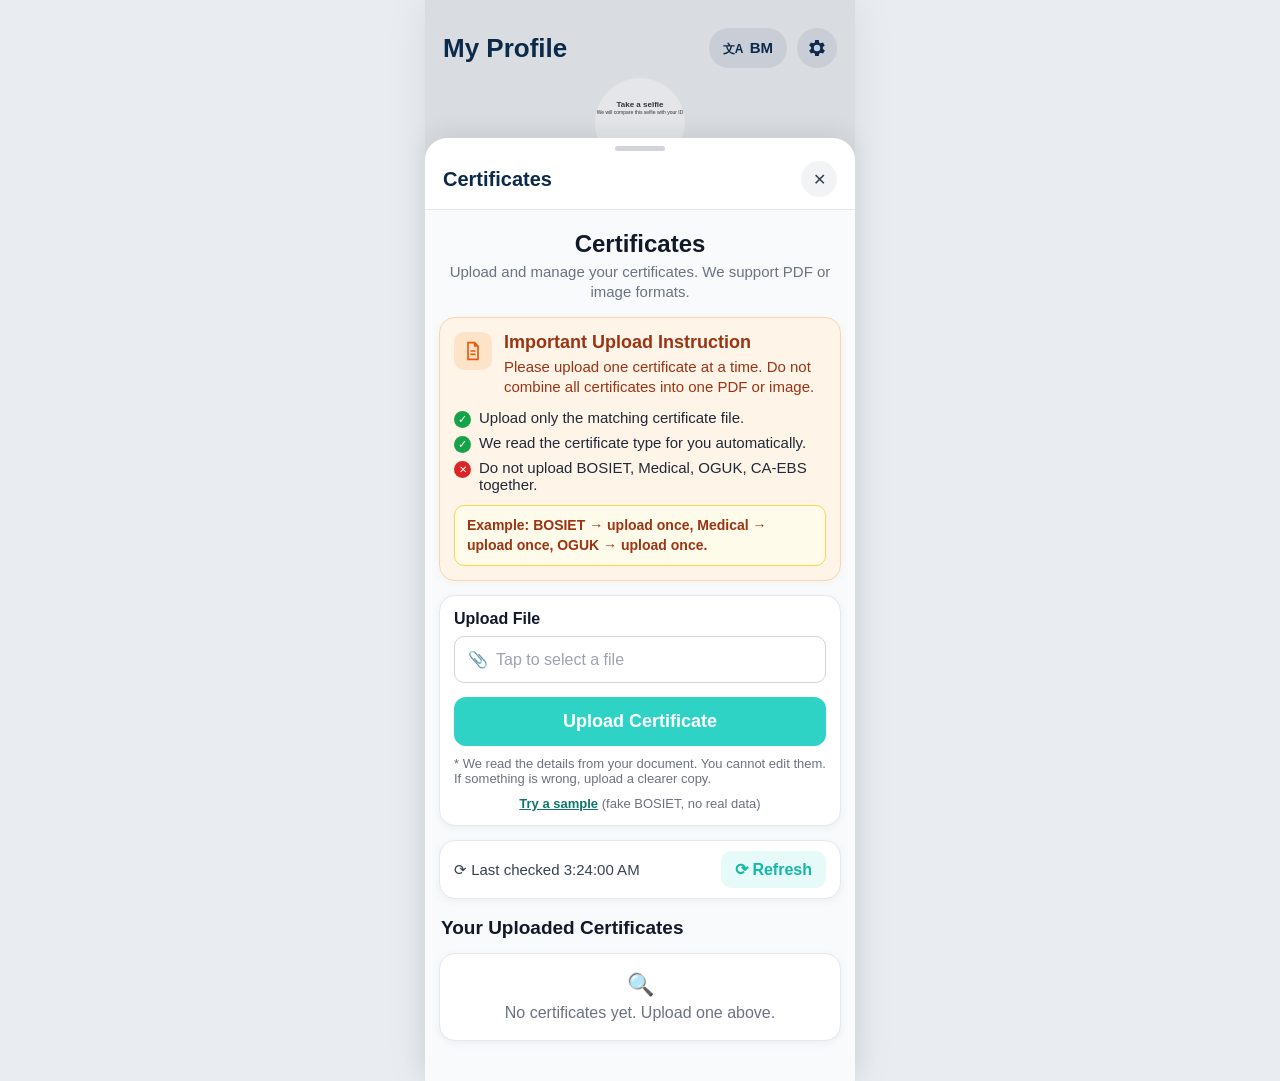
==== index.html @ d553c10b "Bust browser cache for updated scripts" ====
<!doctype html>
<html lang="en">
<head>
<meta charset="utf-8">
<meta name="viewport" content="width=device-width, initial-scale=1, viewport-fit=cover">
<title>OffshoreGigs – Certificates</title>
<link rel="icon" href="data:,">
<link rel="stylesheet" href="style.css?v=2">
</head>
<body>
<div class="phone">
  <header class="top">
    <h1>My Profile</h1>
    <div class="top-actions">
      <button class="pill" type="button"><span class="lang-ico">文A</span> BM</button>
      <button class="gear" type="button" aria-label="Settings">
        <svg viewBox="0 0 24 24" width="22" height="22"><path fill="#0B2A4A" d="M19.4 13a7.5 7.5 0 0 0 0-2l2.1-1.6-2-3.5-2.5 1a7.6 7.6 0 0 0-1.7-1L15 3.3h-4l-.4 2.6a7.6 7.6 0 0 0-1.7 1l-2.5-1-2 3.5L6.6 11a7.5 7.5 0 0 0 0 2l-2.2 1.6 2 3.5 2.5-1c.5.4 1.1.7 1.7 1l.4 2.6h4l.4-2.6c.6-.3 1.2-.6 1.7-1l2.5 1 2-3.5zM13 15.5A3.5 3.5 0 1 1 13 8.5a3.5 3.5 0 0 1 0 7z" transform="translate(-1 0)"/></svg>
      </button>
    </div>
  </header>
  <div class="behind"><div class="selfie">Take a selfie<small>We will compare this selfie with your ID</small></div></div>

  <section class="sheet">
    <div class="grab"></div>
    <div class="sheet-head"><h2>Certificates</h2><button class="x" type="button" aria-label="Close">✕</button></div>
    <div class="sheet-body">
      <h3 class="big">Certificates</h3>
      <p class="sub">Upload and manage your certificates. We support PDF or image formats.</p>

      <div class="instr">
        <div class="instr-top">
          <div class="doc-ico">
            <svg viewBox="0 0 24 24" width="20" height="20"><path fill="none" stroke="#E8590C" stroke-width="2" d="M6 2h8l4 4v16H6zM14 2v4h4M9 12h6M9 16h6"/></svg>
          </div>
          <div><h4>Important Upload Instruction</h4>
          <p>Please upload one certificate at a time. Do not combine all certificates into one PDF or image.</p></div>
        </div>
        <ul>
          <li><span class="ok">✓</span>Upload only the matching certificate file.</li>
          <li><span class="ok">✓</span>We read the certificate type for you automatically.</li>
          <li><span class="no">✕</span>Do not upload BOSIET, Medical, OGUK, CA-EBS together.</li>
        </ul>
        <div class="example">Example: BOSIET → upload once, Medical → upload once, OGUK → upload once.</div>
      </div>

      <div class="card" id="uploadCard">
        <label class="lbl">Upload File</label>
        <label class="file" id="fileBox">
          <input type="file" id="file" accept="application/pdf,image/png,image/jpeg" hidden>
          <span class="clip">📎</span><span id="fileName">Tap to select a file</span>
        </label>
        <button class="teal" id="uploadBtn" type="button">Upload Certificate</button>
        <p class="hint">* We read the details from your document. You cannot edit them. If something is wrong, upload a clearer copy.</p>
        <p class="err" id="err" hidden></p>
        <p class="sample"><a href="#" id="sampleLink">Try a sample</a> <span>(fake BOSIET, no real data)</span></p>
      </div>

      <div class="card reading" id="reading" hidden>
        <div class="spinner"></div>
        <p>Reading your certificate...</p>
        <small id="readingNote">This can take a few seconds.</small>
      </div>

      <div class="card result" id="result" hidden></div>

      <div class="card refresh-row">
        <span>⟳ Last checked <b id="lastChecked">--</b></span>
        <button class="refresh" id="refreshBtn" type="button">⟳ Refresh</button>
      </div>

      <h3 class="list-title">Your Uploaded Certificates</h3>
      <div id="list"></div>
    </div>
  </section>
</div>
<script src="detect.js?v=2"></script>
<script src="app.js?v=2"></script>
</body>
</html>
---- style.css ----
*{box-sizing:border-box}
:root{--navy:#0B2A4A;--teal:#2ED3C6;--muted:#6B7280;--line:#E5E7EB}
html,body{margin:0;background:#E9EDF2;font-family:-apple-system,BlinkMacSystemFont,"Segoe UI",Roboto,Helvetica,Arial,sans-serif;color:#111827}
.phone{max-width:430px;margin:0 auto;min-height:100vh;background:#D9DCE0;position:relative;box-shadow:0 0 40px rgba(0,0,0,.08)}
.top{display:flex;justify-content:space-between;align-items:center;padding:28px 18px 10px}
.top h1{margin:0;font-size:26px;font-weight:800;color:var(--navy)}
.top-actions{display:flex;gap:10px}
.pill{border:0;background:#C9CED6;border-radius:999px;padding:9px 14px;font-weight:700;color:var(--navy);font-size:15px}
.lang-ico{font-size:12px;margin-right:2px}
.gear{border:0;background:#C9CED6;border-radius:50%;width:40px;height:40px;display:grid;place-items:center}
.behind{height:60px;display:flex;justify-content:center}
.selfie{background:#E4E6E9;border-radius:50%;width:90px;height:90px;font-size:8px;font-weight:700;text-align:center;padding-top:22px;color:#333}
.selfie small{display:block;font-weight:400;font-size:5px}
.sheet{position:relative;z-index:1;background:#fff;border-radius:22px 22px 0 0;min-height:calc(100vh - 140px);box-shadow:0 -6px 24px rgba(0,0,0,.08)}
.grab{width:50px;height:5px;border-radius:5px;background:#D1D5DB;margin:0 auto;position:relative;top:8px}
.sheet-head{display:flex;justify-content:space-between;align-items:center;padding:18px 18px 12px;border-bottom:1px solid var(--line)}
.sheet-head h2{margin:0;font-size:20px;font-weight:800;color:var(--navy)}
.x{border:0;background:#F1F3F5;border-radius:50%;width:36px;height:36px;font-size:16px;color:#374151}
.sheet-body{padding:14px 14px 40px;background:#F8FAFC}
.big{text-align:center;font-size:24px;font-weight:800;margin:6px 0 4px;color:#111827}
.sub{text-align:center;color:var(--muted);margin:0 0 14px;font-size:15px;line-height:1.35}
.instr{background:#FFF4E8;border:1px solid #FBD5AE;border-radius:16px;padding:14px;box-shadow:0 2px 10px rgba(0,0,0,.04)}
.instr-top{display:flex;gap:12px}
.doc-ico{background:#FDE3C8;border-radius:10px;width:38px;height:38px;flex:none;display:grid;place-items:center}
.instr h4{margin:0 0 4px;color:#9A3412;font-size:18px}
.instr p{margin:0;color:#9A3412;font-size:15px;line-height:1.35}
.instr ul{list-style:none;padding:0;margin:12px 0}
.instr li{display:flex;gap:8px;margin:6px 0;font-size:15px;color:#1F2937}
.ok{background:#16A34A;color:#fff;border-radius:50%;width:17px;height:17px;font-size:11px;display:grid;place-items:center;flex:none;margin-top:2px}
.no{background:#DC2626;color:#fff;border-radius:50%;width:17px;height:17px;font-size:10px;display:grid;place-items:center;flex:none;margin-top:2px}
.example{background:#FFFBEB;border:1px solid #FCD34D;border-radius:10px;padding:10px 12px;color:#9A3412;font-weight:600;font-size:14px;line-height:1.4}
.card{background:#fff;border:1px solid var(--line);border-radius:16px;padding:14px;margin-top:14px;box-shadow:0 2px 10px rgba(15,23,42,.05)}
.lbl{display:block;font-weight:700;margin-bottom:8px;color:#111827}
.file{display:flex;gap:8px;align-items:center;border:1px solid #D1D5DB;border-radius:10px;padding:13px;color:#9CA3AF;cursor:pointer;font-size:16px;overflow:hidden}
.file.has{color:#111827}
#fileName{white-space:nowrap;overflow:hidden;text-overflow:ellipsis}
.teal{width:100%;border:0;border-radius:12px;background:var(--teal);color:#fff;font-weight:700;font-size:18px;padding:14px;margin-top:14px;cursor:pointer}
.teal:disabled{opacity:.5}
.ghost{width:100%;border:1px solid #D1D5DB;border-radius:12px;background:#fff;color:#374151;font-weight:600;font-size:16px;padding:13px;margin-top:10px;cursor:pointer}
.hint{color:var(--muted);font-size:13px;margin:10px 0 0}
.err{color:#B91C1C;font-size:14px;margin:10px 0 0}
.reading{text-align:center;padding:26px 14px}
.reading p{margin:12px 0 2px;font-weight:700;color:var(--navy);font-size:17px}
.reading small{color:var(--muted)}
.spinner{width:42px;height:42px;border:4px solid #CCF5F1;border-top-color:var(--teal);border-radius:50%;margin:0 auto;animation:spin 1s linear infinite}
@keyframes spin{to{transform:rotate(360deg)}}
.result h4{margin:0 0 4px;color:var(--navy);font-size:19px}
.result .det{color:var(--muted);font-size:13px;margin:0 0 10px}
.rows{border:1px solid var(--line);border-radius:12px;overflow:hidden}
.row{display:flex;justify-content:space-between;gap:12px;padding:11px 12px;border-top:1px solid var(--line);font-size:15px}
.row:first-child{border-top:0}
.row span{color:var(--muted)}
.row b{text-align:right;color:#111827;font-weight:600;word-break:break-word}
.row b.nf{color:#9CA3AF;font-weight:500;font-style:italic}
.warn{border-radius:12px;padding:12px;font-size:14px;line-height:1.4;margin-bottom:10px}
.warn.red{background:#FEF2F2;border:1px solid #FCA5A5;color:#991B1B}
.warn.amber{background:#FFFBEB;border:1px solid #FCD34D;color:#92400E}
.warn b{display:block;margin-bottom:2px}
.refresh-row{display:flex;justify-content:space-between;align-items:center;padding:10px 14px;color:#374151;font-size:15px}
.refresh-row b{font-weight:500}
.refresh{border:0;background:#E6FBF9;color:#14B8A6;font-weight:700;border-radius:10px;padding:9px 14px;font-size:16px;cursor:pointer}
.list-title{font-size:19px;font-weight:800;margin:18px 2px 8px;color:#111827}
.empty{text-align:center;color:var(--muted);padding:18px}
.empty .ico{font-size:22px;display:block;margin-bottom:6px}
.item{margin-top:10px}
.item-top{display:flex;justify-content:space-between;align-items:flex-start;gap:8px}
.item h5{margin:0;font-size:17px;color:var(--navy)}
.item .meta{color:var(--muted);font-size:13px;margin:4px 0 8px;line-height:1.45}
.chips{display:flex;flex-wrap:wrap;gap:6px}
.chip{border-radius:999px;padding:4px 10px;font-size:12.5px;font-weight:700}
.chip.green{background:#DCFCE7;color:#166534}
.chip.amber{background:#FEF3C7;color:#92400E}
.chip.red{background:#FEE2E2;color:#991B1B}
.chip.grey{background:#F3F4F6;color:#4B5563}
.chip.ver{background:#E6FBF9;color:#0F766E}
@media (max-width:430px){.phone{box-shadow:none}}
.sample{margin:10px 0 0;font-size:13px;color:var(--muted);text-align:center}
.sample a{color:#0F766E;font-weight:700}
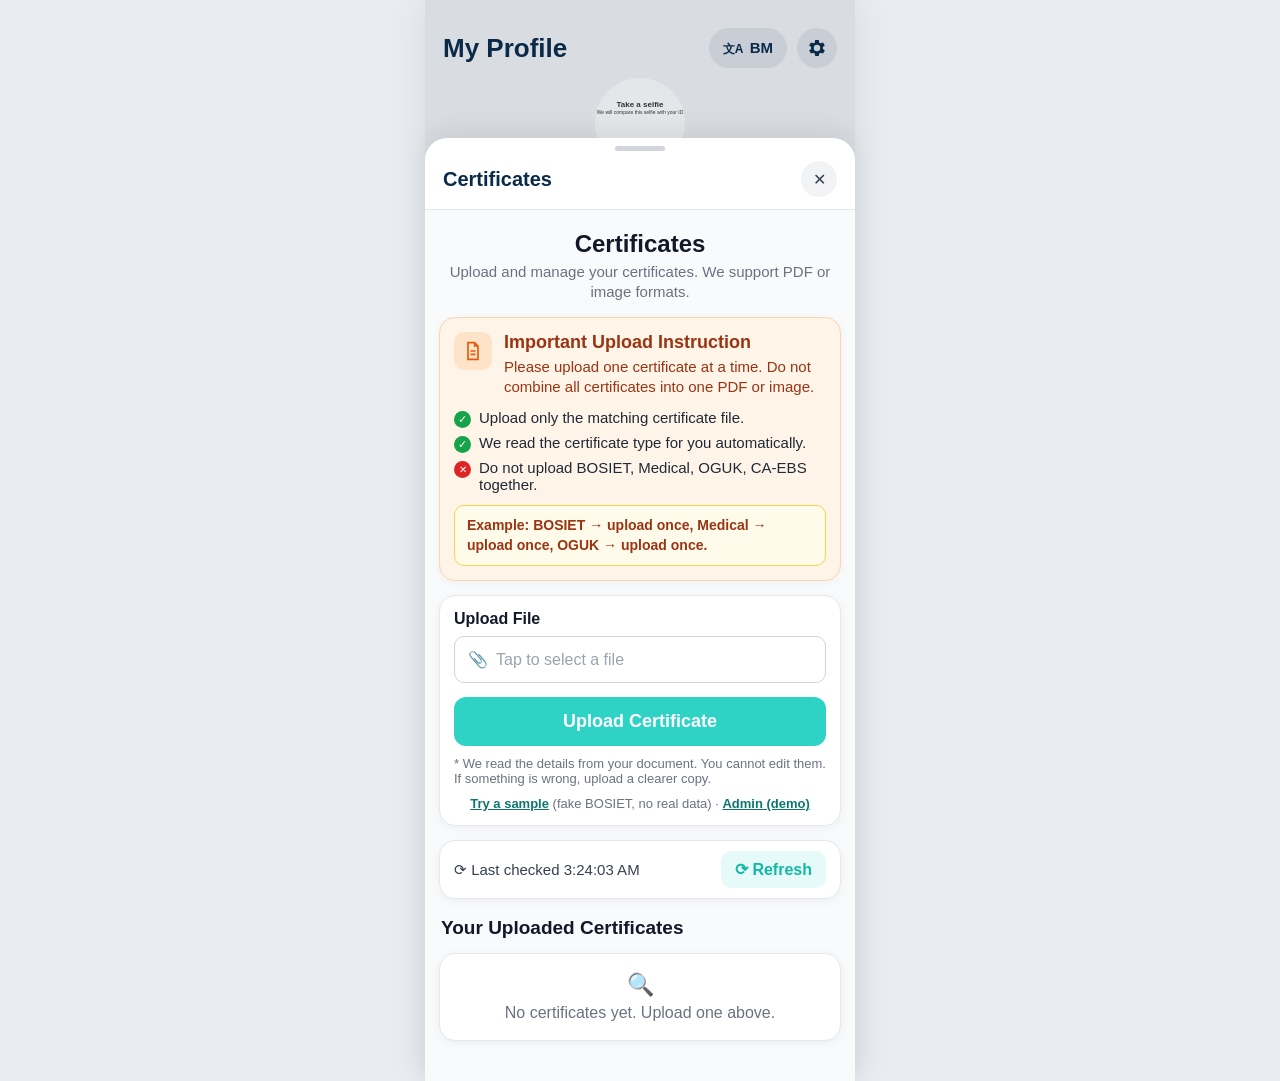
==== commit 8ca2ea5a: "OCR preprocessing + PSM 3 for decorative certs (GTSC layout), expired flag, OffshoreGigs category li" ====
--- a/index.html
+++ b/index.html
@@ -5,7 +5,7 @@
 <meta name="viewport" content="width=device-width, initial-scale=1, viewport-fit=cover">
 <title>OffshoreGigs – Certificates</title>
 <link rel="icon" href="data:,">
-<link rel="stylesheet" href="style.css?v=2">
+<link rel="stylesheet" href="style.css?v=3">
 </head>
 <body>
 <div class="phone">
@@ -52,7 +52,7 @@
         <button class="teal" id="uploadBtn" type="button">Upload Certificate</button>
         <p class="hint">* We read the details from your document. You cannot edit them. If something is wrong, upload a clearer copy.</p>
         <p class="err" id="err" hidden></p>
-        <p class="sample"><a href="#" id="sampleLink">Try a sample</a> <span>(fake BOSIET, no real data)</span></p>
+        <p class="sample"><a href="#" id="sampleLink">Try a sample</a> <span>(fake BOSIET, no real data)</span> · <a href="admin.html">Admin (demo)</a></p>
       </div>
 
       <div class="card reading" id="reading" hidden>
@@ -73,7 +73,8 @@
     </div>
   </section>
 </div>
-<script src="detect.js?v=2"></script>
-<script src="app.js?v=2"></script>
+<script src="categories.js?v=3"></script>
+<script src="detect.js?v=3"></script>
+<script src="app.js?v=3"></script>
 </body>
 </html>
--- a/style.css
+++ b/style.css
@@ -76,3 +76,5 @@
 @media (max-width:430px){.phone{box-shadow:none}}
 .sample{margin:10px 0 0;font-size:13px;color:var(--muted);text-align:center}
 .sample a{color:#0F766E;font-weight:700}
+.warn.green{background:#E6F6EE;color:#11643A;border:1px solid #9AD8B6}
+.exp{color:#C92A2A}
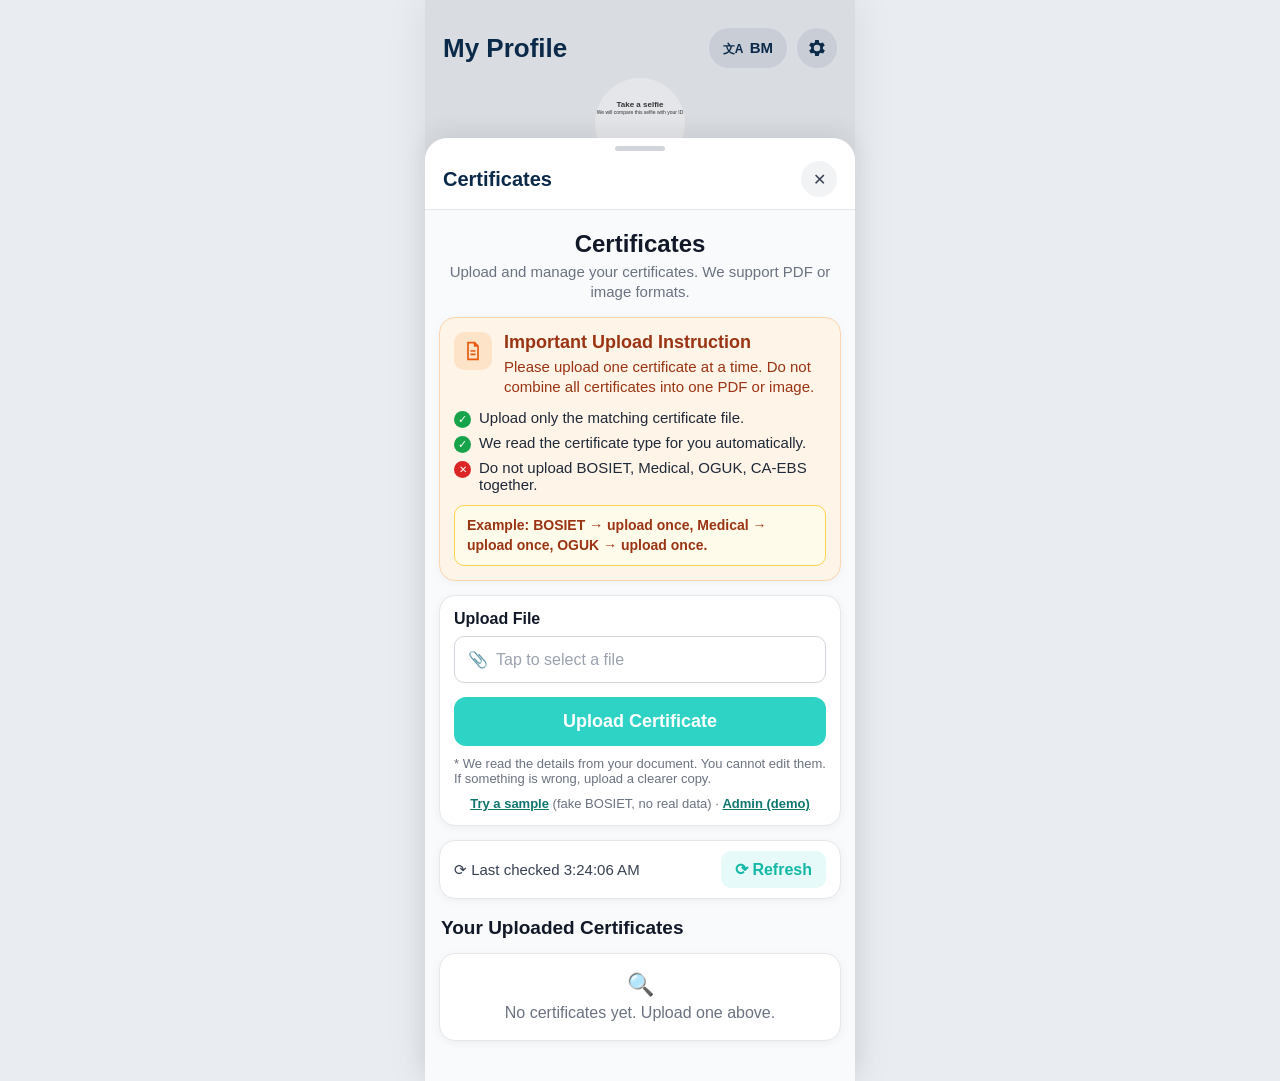
==== commit c0eb9c97: "Remove Provider from result card, saved list and README; v4 cache bust; tests assert no Provider sho" ====
--- a/index.html
+++ b/index.html
@@ -5,7 +5,7 @@
 <meta name="viewport" content="width=device-width, initial-scale=1, viewport-fit=cover">
 <title>OffshoreGigs – Certificates</title>
 <link rel="icon" href="data:,">
-<link rel="stylesheet" href="style.css?v=3">
+<link rel="stylesheet" href="style.css?v=4">
 </head>
 <body>
 <div class="phone">
@@ -73,8 +73,8 @@
     </div>
   </section>
 </div>
-<script src="categories.js?v=3"></script>
-<script src="detect.js?v=3"></script>
-<script src="app.js?v=3"></script>
+<script src="categories.js?v=4"></script>
+<script src="detect.js?v=4"></script>
+<script src="app.js?v=4"></script>
 </body>
 </html>
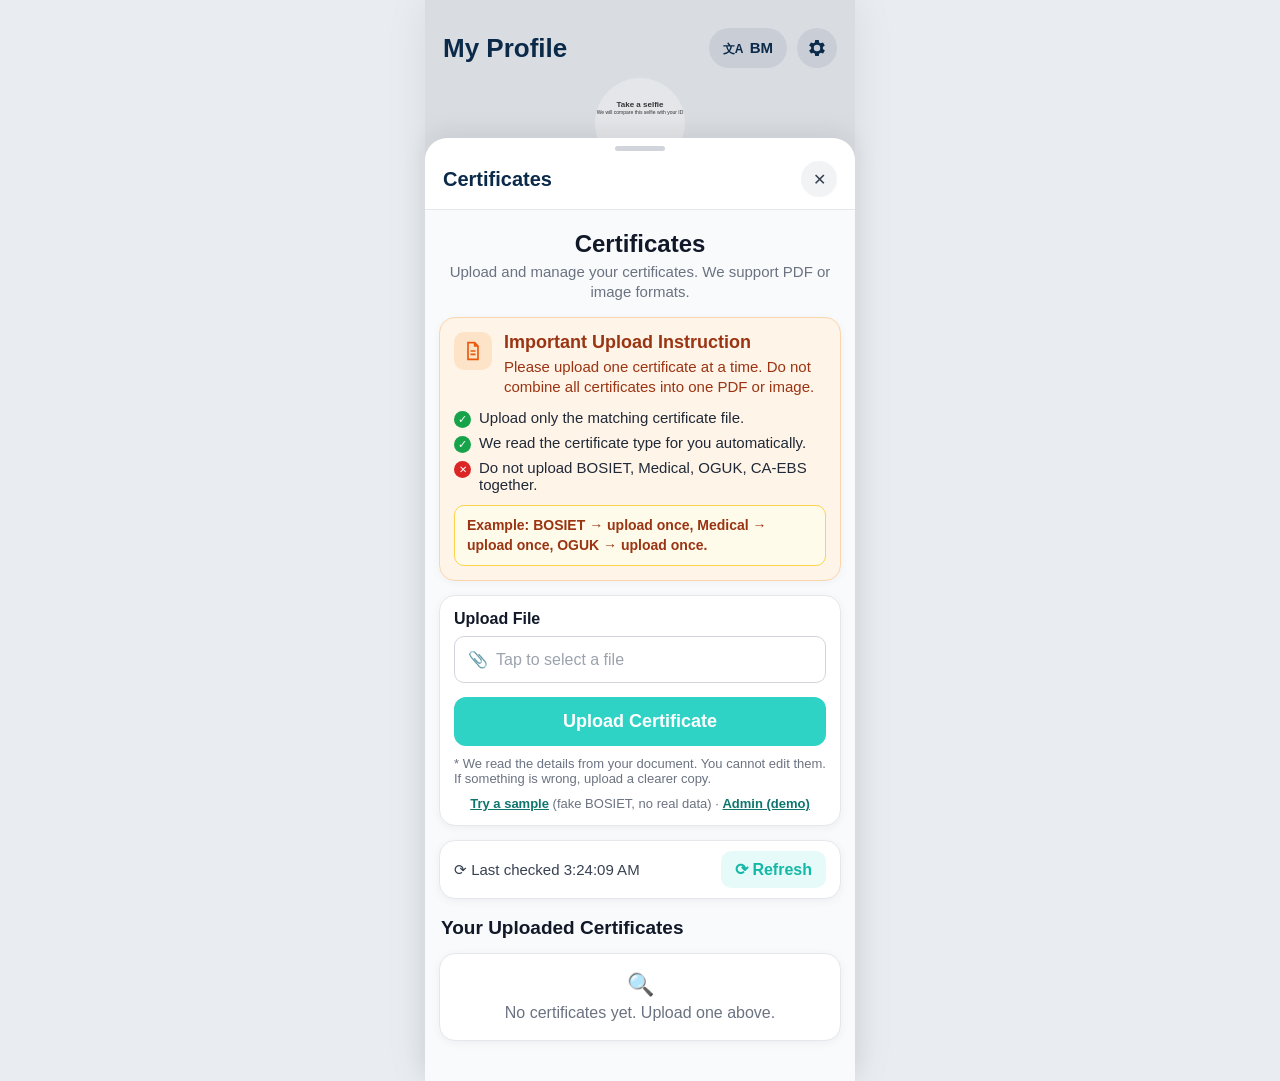
==== commit 2e5181f3: "Add 'Verify on OPITO' link + Copy number for OPITO categories (result card and saved list); v5 cache" ====
--- a/index.html
+++ b/index.html
@@ -5,7 +5,7 @@
 <meta name="viewport" content="width=device-width, initial-scale=1, viewport-fit=cover">
 <title>OffshoreGigs – Certificates</title>
 <link rel="icon" href="data:,">
-<link rel="stylesheet" href="style.css?v=4">
+<link rel="stylesheet" href="style.css?v=5">
 </head>
 <body>
 <div class="phone">
@@ -73,8 +73,8 @@
     </div>
   </section>
 </div>
-<script src="categories.js?v=4"></script>
-<script src="detect.js?v=4"></script>
-<script src="app.js?v=4"></script>
+<script src="categories.js?v=5"></script>
+<script src="detect.js?v=5"></script>
+<script src="app.js?v=5"></script>
 </body>
 </html>
--- a/style.css
+++ b/style.css
@@ -78,3 +78,7 @@
 .sample a{color:#0F766E;font-weight:700}
 .warn.green{background:#E6F6EE;color:#11643A;border:1px solid #9AD8B6}
 .exp{color:#C92A2A}
+.opito{margin-top:12px}
+.opito-btn{display:block;text-align:center;border-radius:12px;background:#1E3A8A;color:#fff;font-weight:700;font-size:16px;padding:12px;text-decoration:none}
+.copy-btn{border:1px solid #D1D5DB;border-radius:10px;background:#fff;color:#374151;font-size:13px;font-weight:600;padding:6px 12px;margin-top:8px;cursor:pointer}
+.opito-note{font-size:13px;color:#4B5563;margin:6px 2px 0}
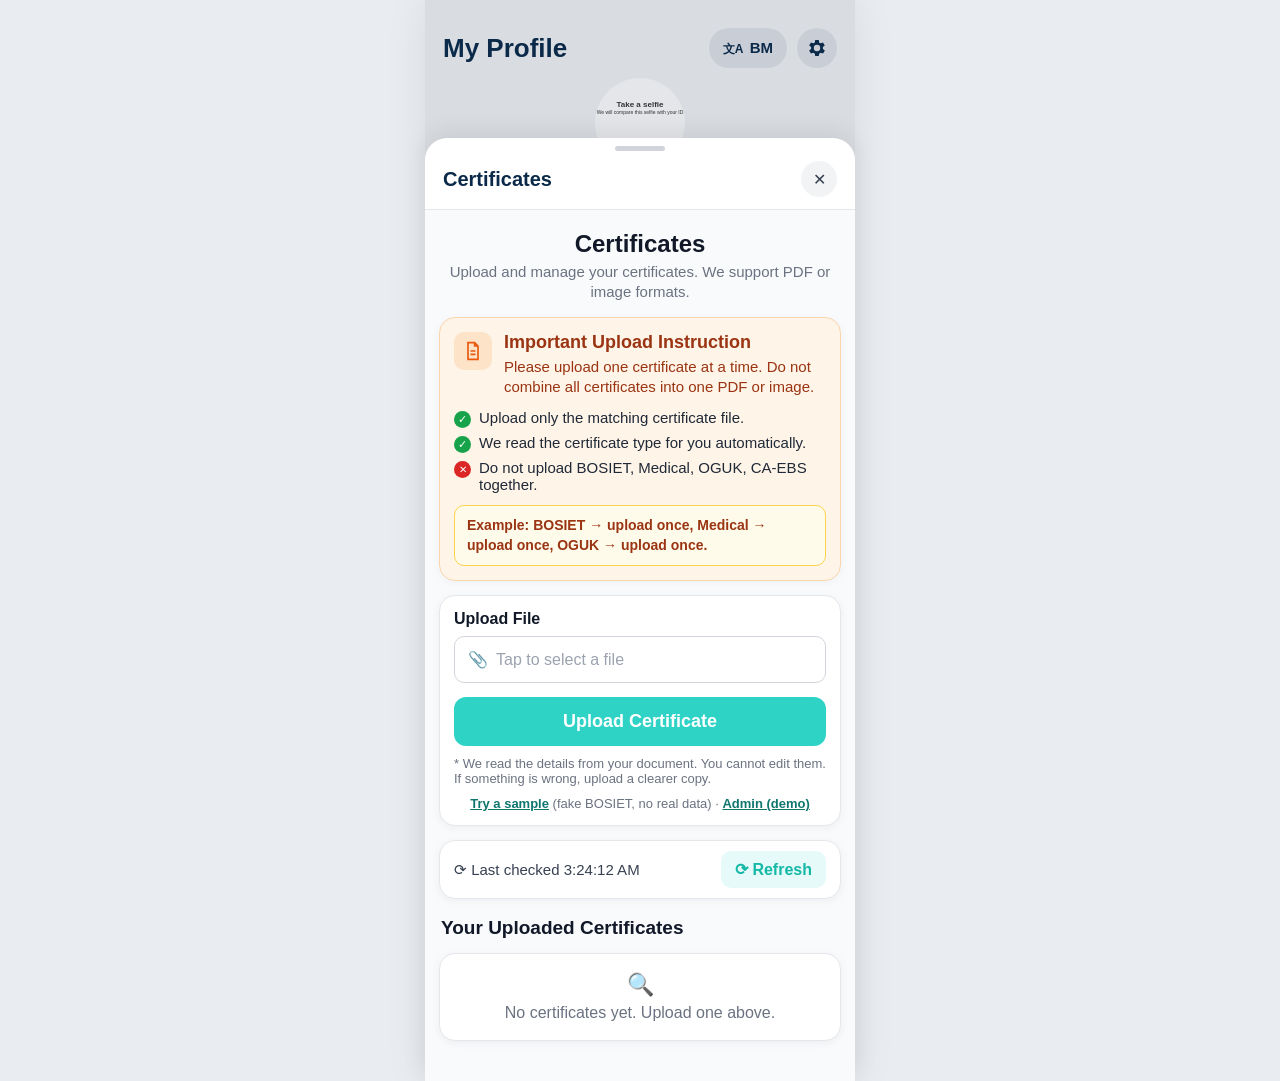
==== commit 8492985d: "Unmatched documents: manual category entry (searchable list + Other), Submit for approval with Pendi" ====
--- a/index.html
+++ b/index.html
@@ -5,7 +5,7 @@
 <meta name="viewport" content="width=device-width, initial-scale=1, viewport-fit=cover">
 <title>OffshoreGigs – Certificates</title>
 <link rel="icon" href="data:,">
-<link rel="stylesheet" href="style.css?v=5">
+<link rel="stylesheet" href="style.css?v=6">
 </head>
 <body>
 <div class="phone">
@@ -73,8 +73,8 @@
     </div>
   </section>
 </div>
-<script src="categories.js?v=5"></script>
-<script src="detect.js?v=5"></script>
-<script src="app.js?v=5"></script>
+<script src="categories.js?v=6"></script>
+<script src="detect.js?v=6"></script>
+<script src="app.js?v=6"></script>
 </body>
 </html>
--- a/style.css
+++ b/style.css
@@ -82,3 +82,7 @@
 .opito-btn{display:block;text-align:center;border-radius:12px;background:#1E3A8A;color:#fff;font-weight:700;font-size:16px;padding:12px;text-decoration:none}
 .copy-btn{border:1px solid #D1D5DB;border-radius:10px;background:#fff;color:#374151;font-size:13px;font-weight:600;padding:6px 12px;margin-top:8px;cursor:pointer}
 .opito-note{font-size:13px;color:#4B5563;margin:6px 2px 0}
+
+.manual label{display:block;font-weight:700;color:var(--navy);margin-bottom:6px}
+.manual input,.manual select{width:100%;box-sizing:border-box;border:1px solid var(--line);border-radius:10px;padding:10px;font-size:15px;margin-top:6px;background:#fff}
+.manual select option[hidden]{display:none}
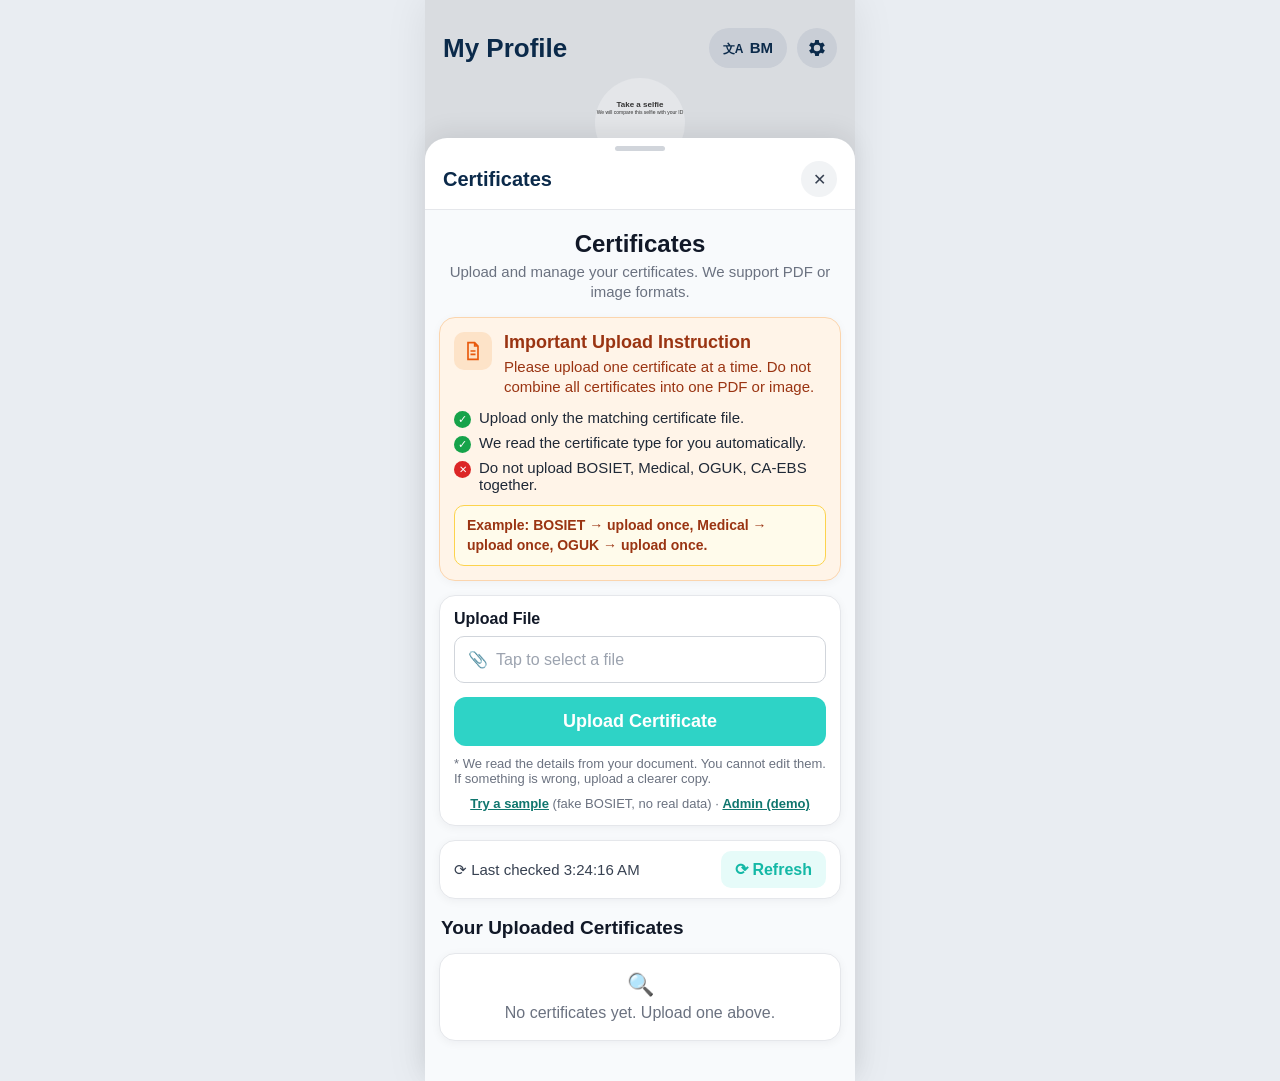
==== commit bad7c39e: "Multi-page files: duplicate copies and front/back count as one certificate (merge fields, still warn" ====
--- a/index.html
+++ b/index.html
@@ -5,7 +5,7 @@
 <meta name="viewport" content="width=device-width, initial-scale=1, viewport-fit=cover">
 <title>OffshoreGigs – Certificates</title>
 <link rel="icon" href="data:,">
-<link rel="stylesheet" href="style.css?v=6">
+<link rel="stylesheet" href="style.css?v=7">
 </head>
 <body>
 <div class="phone">
@@ -73,8 +73,8 @@
     </div>
   </section>
 </div>
-<script src="categories.js?v=6"></script>
-<script src="detect.js?v=6"></script>
-<script src="app.js?v=6"></script>
+<script src="categories.js?v=7"></script>
+<script src="detect.js?v=7"></script>
+<script src="app.js?v=7"></script>
 </body>
 </html>
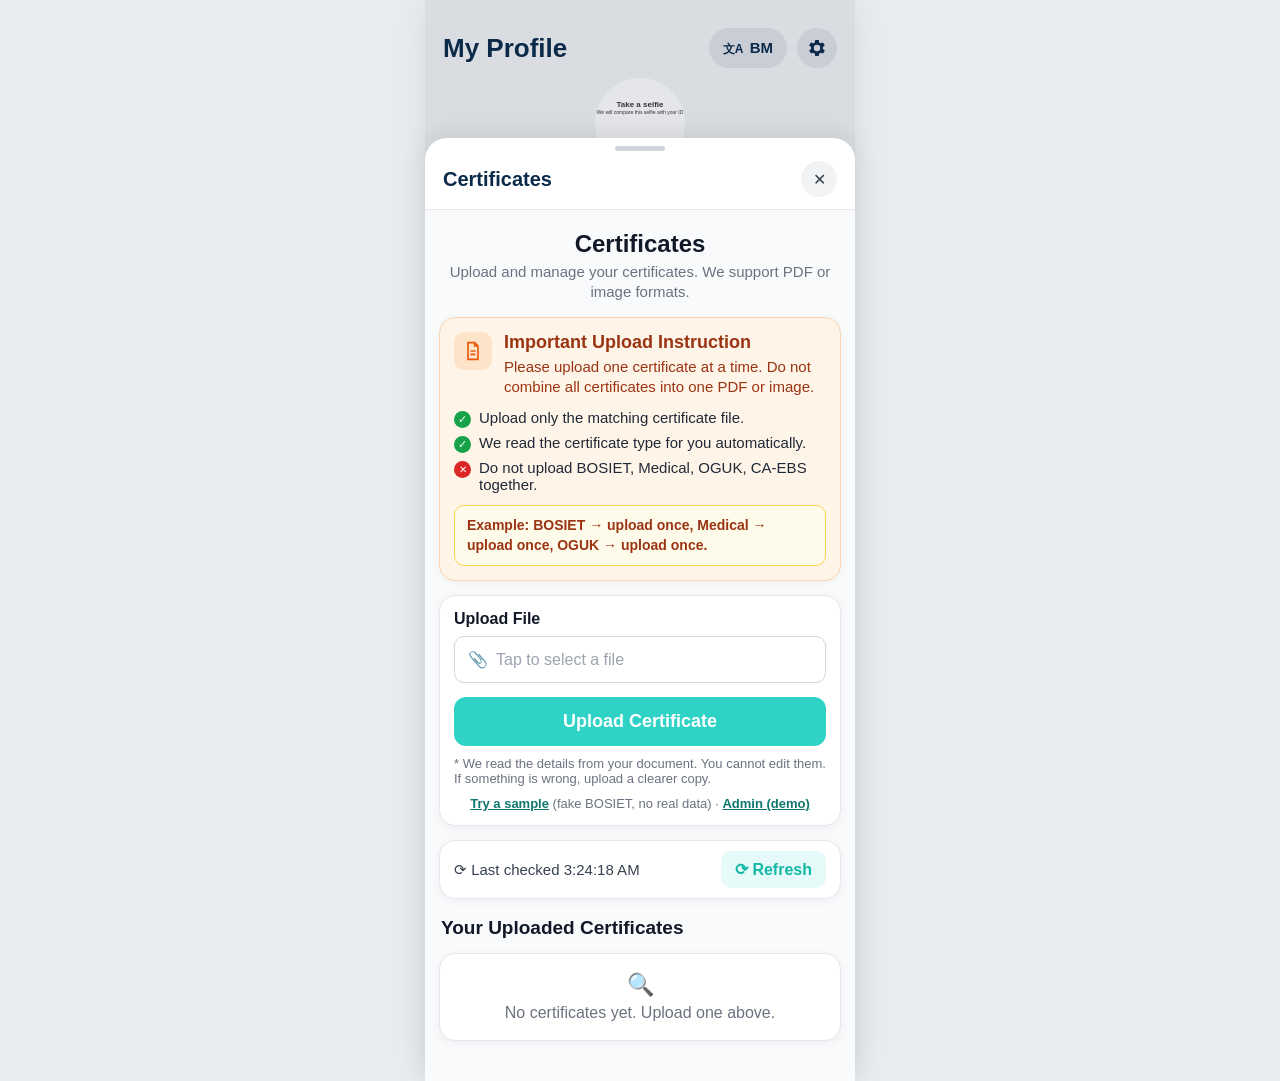
==== commit a87361a7: "Quotations/invoices no longer match a category: name-word match needs certificate context and a titl" ====
--- a/index.html
+++ b/index.html
@@ -5,7 +5,7 @@
 <meta name="viewport" content="width=device-width, initial-scale=1, viewport-fit=cover">
 <title>OffshoreGigs – Certificates</title>
 <link rel="icon" href="data:,">
-<link rel="stylesheet" href="style.css?v=7">
+<link rel="stylesheet" href="style.css?v=8">
 </head>
 <body>
 <div class="phone">
@@ -73,8 +73,8 @@
     </div>
   </section>
 </div>
-<script src="categories.js?v=7"></script>
-<script src="detect.js?v=7"></script>
-<script src="app.js?v=7"></script>
+<script src="categories.js?v=8"></script>
+<script src="detect.js?v=8"></script>
+<script src="app.js?v=8"></script>
 </body>
 </html>
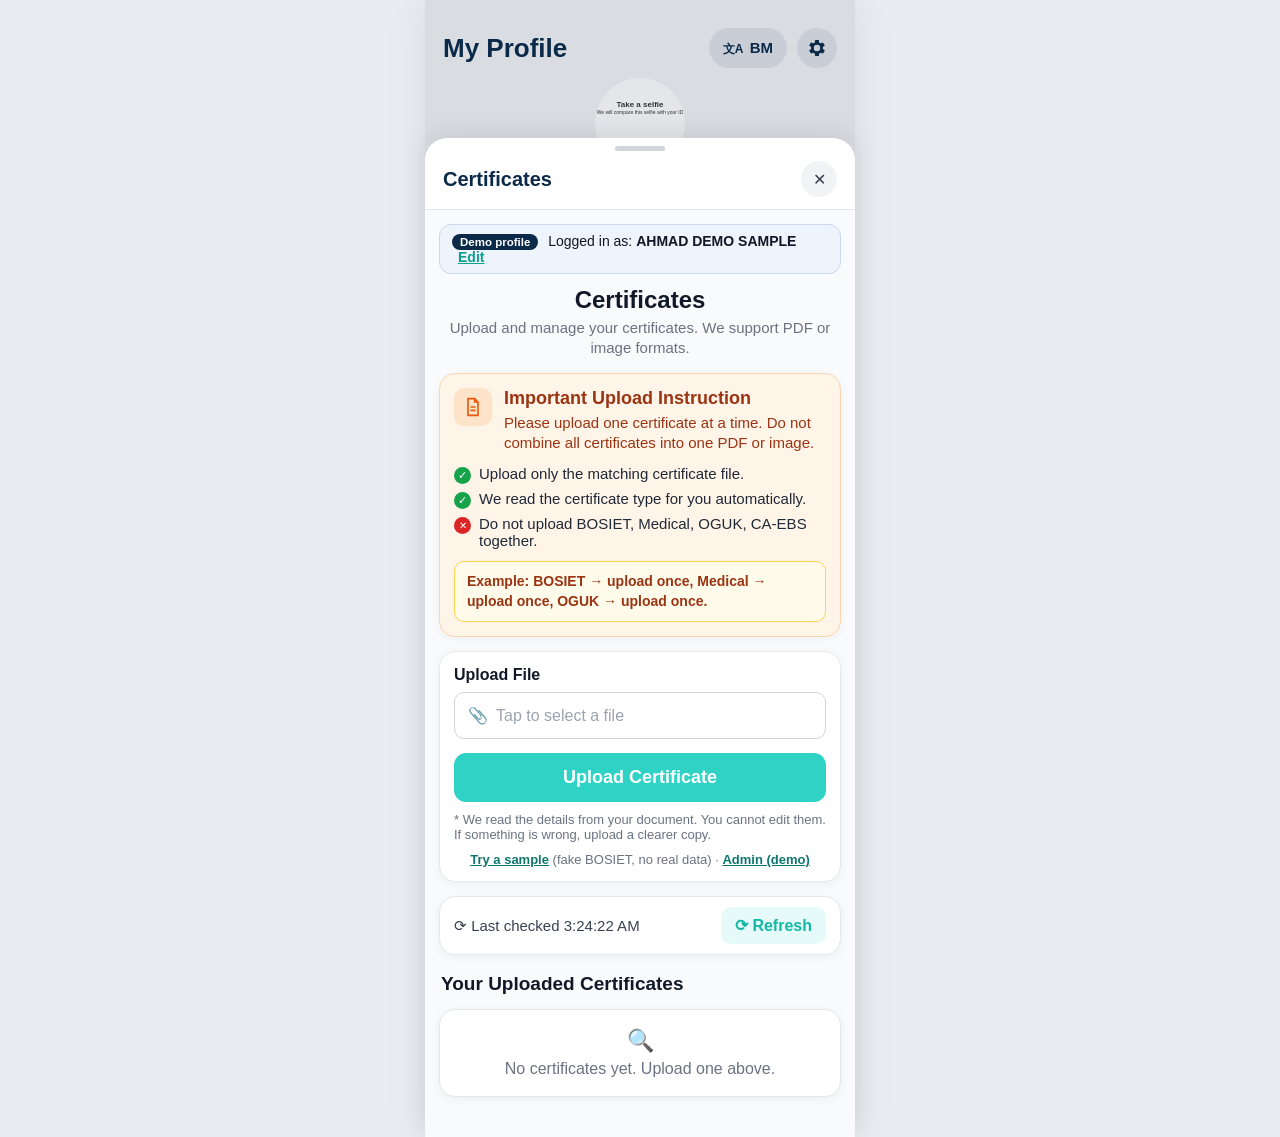
==== commit 2d6735c5: "Name cross-check vs demo profile (Logged in as + Edit, localStorage): token Jaro-Winkler matching ig" ====
--- a/index.html
+++ b/index.html
@@ -5,7 +5,7 @@
 <meta name="viewport" content="width=device-width, initial-scale=1, viewport-fit=cover">
 <title>OffshoreGigs – Certificates</title>
 <link rel="icon" href="data:,">
-<link rel="stylesheet" href="style.css?v=8">
+<link rel="stylesheet" href="style.css?v=9">
 </head>
 <body>
 <div class="phone">
@@ -24,6 +24,7 @@
     <div class="grab"></div>
     <div class="sheet-head"><h2>Certificates</h2><button class="x" type="button" aria-label="Close">✕</button></div>
     <div class="sheet-body">
+      <div class="profile-strip" id="profileStrip"><span class="demo-tag">Demo profile</span> Logged in as: <b id="profileName">AHMAD DEMO SAMPLE</b> <a href="#" id="profileEdit">Edit</a></div>
       <h3 class="big">Certificates</h3>
       <p class="sub">Upload and manage your certificates. We support PDF or image formats.</p>
 
@@ -73,8 +74,9 @@
     </div>
   </section>
 </div>
-<script src="categories.js?v=8"></script>
-<script src="detect.js?v=8"></script>
-<script src="app.js?v=8"></script>
+<script src="categories.js?v=9"></script>
+<script src="detect.js?v=9"></script>
+<script src="namecheck.js?v=9"></script>
+<script src="app.js?v=9"></script>
 </body>
 </html>
--- a/style.css
+++ b/style.css
@@ -86,3 +86,8 @@
 .manual label{display:block;font-weight:700;color:var(--navy);margin-bottom:6px}
 .manual input,.manual select{width:100%;box-sizing:border-box;border:1px solid var(--line);border-radius:10px;padding:10px;font-size:15px;margin-top:6px;background:#fff}
 .manual select option[hidden]{display:none}
+
+.profile-strip{background:#EEF4FB;border:1px solid #C9DAEE;border-radius:12px;padding:8px 12px;font-size:14px;margin-bottom:12px}
+.profile-strip .demo-tag{background:#0B2A4A;color:#fff;border-radius:999px;padding:2px 8px;font-size:11.5px;font-weight:700;margin-right:6px}
+.profile-strip a{margin-left:6px;color:#0E9F8E;font-weight:700}
+button.teal:disabled{opacity:.45;cursor:not-allowed}
